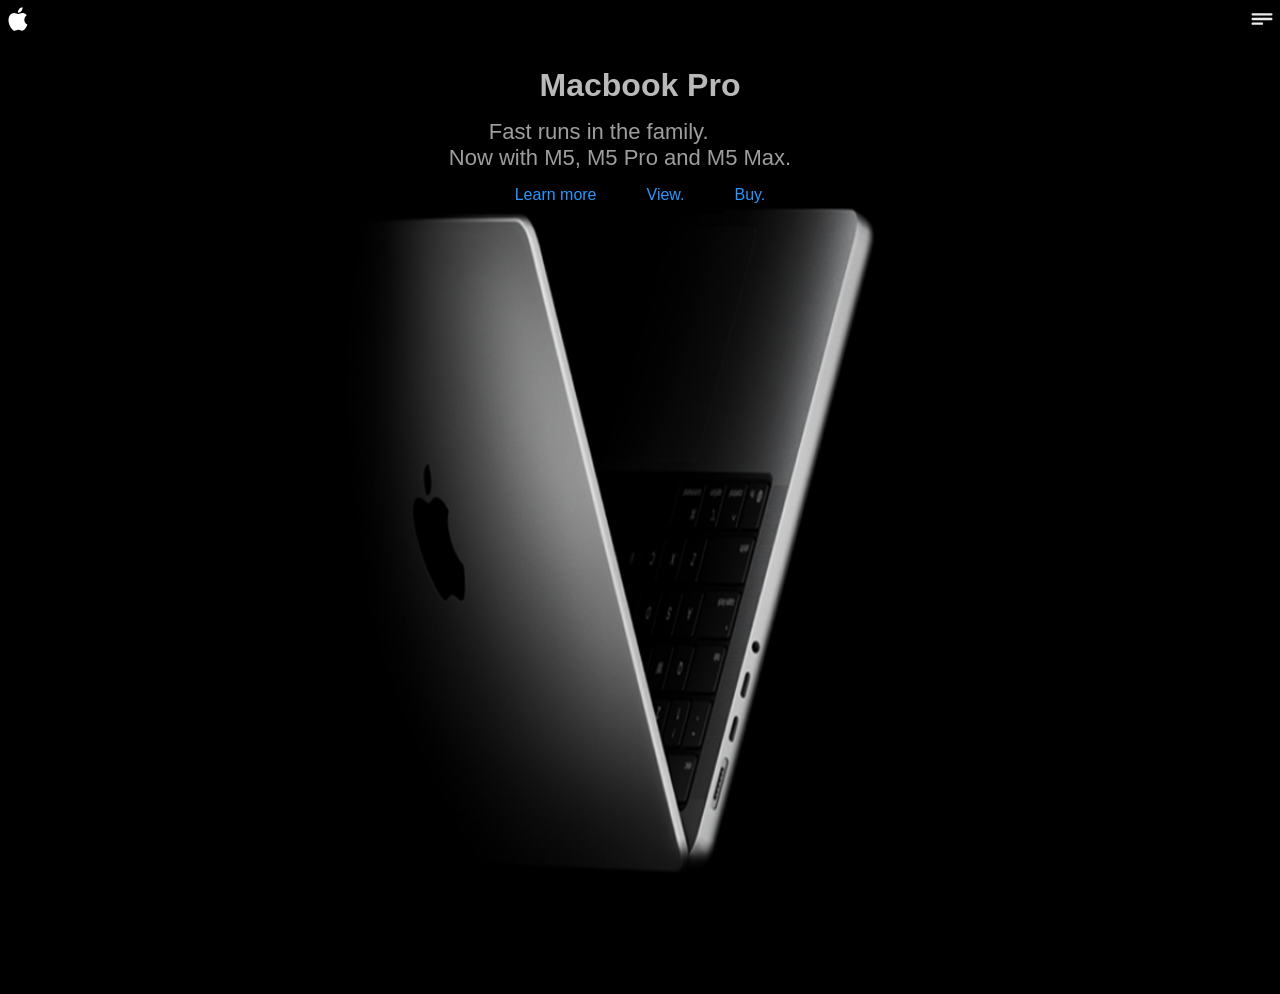
==== macbook.html @ 0de78d7e "comp" ====
<!DOCTYPE html>
<html lang="en">
<head>
  <meta charset="UTF-8">
  <meta name="viewport" content="width=device-width, initial-scale=1.0">
  <title>Apple-Macbook</title>
  <link rel="stylesheet" href="macbook.css">
</head>
<body>
<nav class="navbar">
  <div class="left"><a href="index.html"><img src="source/whiteapplelogo.svg"></a></div>
    <div class="rightpart"> 
      
    </div>
  <div class="right"><img src="source/whitemenu.svg"></div>

</nav>

<div class="firstpage">
  <div class="name">
    <h1>Macbook Pro</h1>
    <h4>

Fast runs in the family.<br>
   <span style="margin-left:-40px;">Now with M5, M5 Pro and M5 Max.</span></h4>
    <div class="link">
    <a  class="more" href="learn.html">Learn more</a>
   <a class="buy" href="viewmac.html">View.</a>
    <a class="buy" href="product.html">Buy.</a>
    </div>
  </div>
  <div class="image">
    <img src="source/macbackground.png">
  </div>
</div>



  <script src="script.js"></script>
</body>
</html>
---- macbook.css ----
body{
  overflow:hidden;
margin:0;
background-color: rgb(0, 0, 0)
}
.firstpage{
  width:100vw;
  height: 100vh;

}
.name{
  width:100%;
  height: 30%;
font-family: SF Pro Display, SF Pro Icons, Helvetica Neue, Helvetica, Arial, sans-serif;;
  display: flex;
  align-items: center;
justify-content: center;
flex-direction: column;
row-gap: 15px;
position:absolute;
z-index:2;

}

.name h1{
margin:0;
color: rgba(255, 255, 255, 0.724);
}
.name h4{
  font-size:22px;
  font-weight: 400;
  margin:0;
  color: rgba(255, 255, 255, 0.62);
}
.link{
  display:flex;
  flex-direction: row;
  column-gap:50px;
 
}
.more,.buy{
    color:#2997ff;
  text-decoration: none;
}
.image{
  width:100%;
  height: 100%;
z-index:-1;
  object-fit: cover;
  position:absolute;
  bottom:-10vh;
}
.image img{
  width:100%;
  height: 100%;
}
.navbar{
  position:fixed;
  top:0px;
  width:100vw;
  height: 30px;
 z-index:10;
  display:flex;
  justify-content: space-between;
  padding-top:5px;
  color:white;
}
.left{
  width:28px;
  height: 28px;
  padding-left:4px;
}
.left img{
  width: 100%;
  height: 100%;
}
.right{
    width:28px;
  height: 28px;
  padding-right:4px;
}
.right img{
  width: 100%;
  height: 100%;
}

.rightpart{

  display:flex;
  flex-direction: row;
 column-gap: 20px;;
  
}
.rightpart div a{
  color:rgb(247, 247, 247);
  text-decoration: none;
}
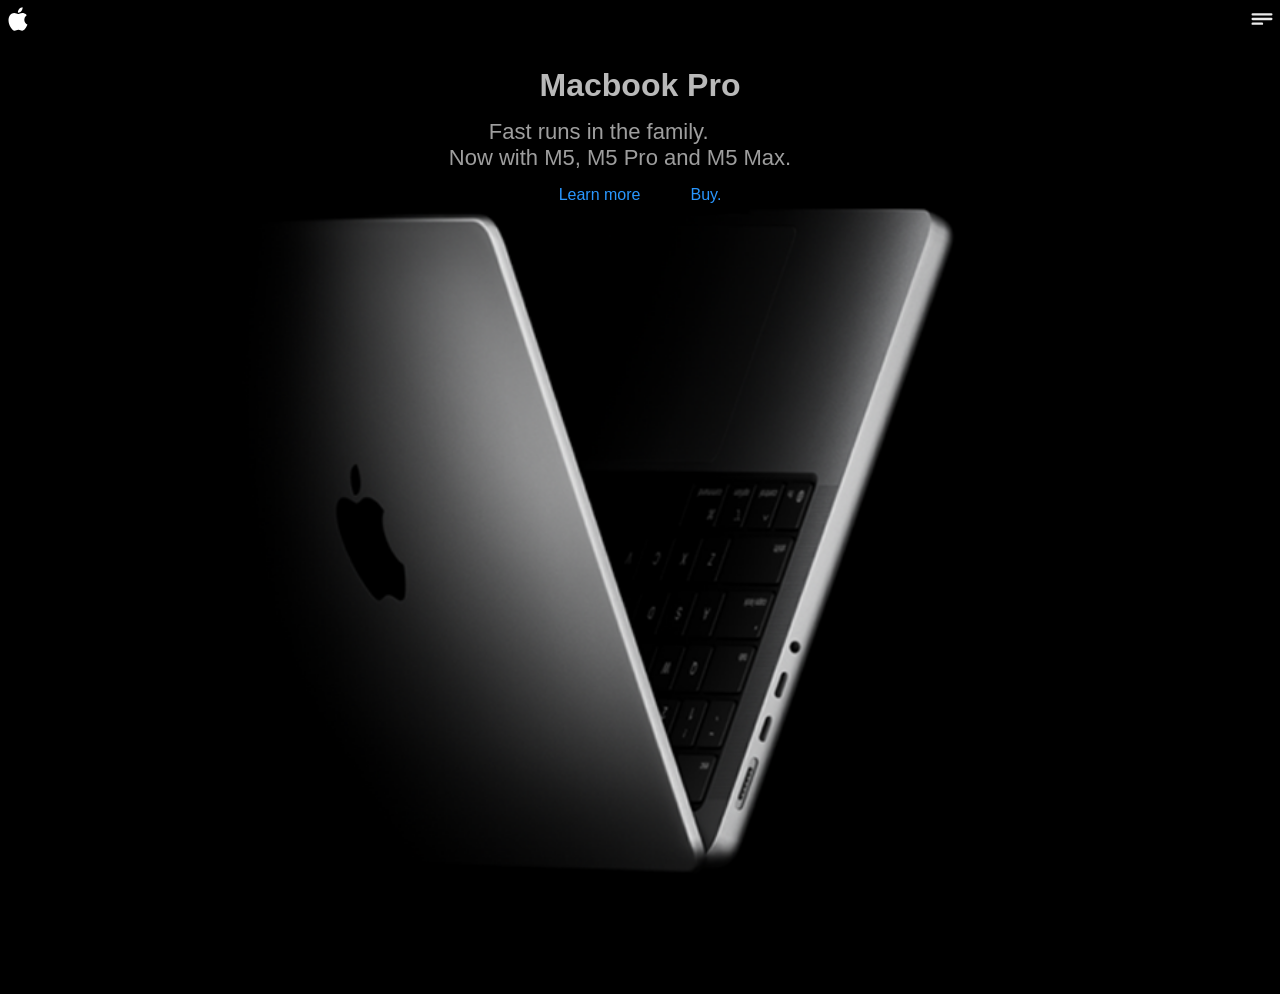
==== commit c1a458a1: "cart and other feature" ====
--- a/macbook.html
+++ b/macbook.html
@@ -25,7 +25,7 @@
    <span style="margin-left:-40px;">Now with M5, M5 Pro and M5 Max.</span></h4>
     <div class="link">
     <a  class="more" href="learn.html">Learn more</a>
-   <a class="buy" href="viewmac.html">View.</a>
+
     <a class="buy" href="product.html">Buy.</a>
     </div>
   </div>
--- a/macbook.css
+++ b/macbook.css
@@ -46,13 +46,15 @@
   width:100%;
   height: 100%;
 z-index:-1;
-  object-fit: cover;
+
   position:absolute;
   bottom:-10vh;
 }
 .image img{
+
   width:100%;
   height: 100%;
+    object-fit: cover;
 }
 .navbar{
   position:fixed;
@@ -94,4 +96,19 @@
 .rightpart div a{
   color:rgb(247, 247, 247);
   text-decoration: none;
+}
+@media (max-width:600px){
+  body{
+    font-size: 20px;
+  }
+  .name h4{
+     font-size: 14px;
+  }
+  .link {
+ font-size: 14px;
+  }
+  .rightpart{
+     font-size: 14px;
+     column-gap: 10px;
+  }
 }
